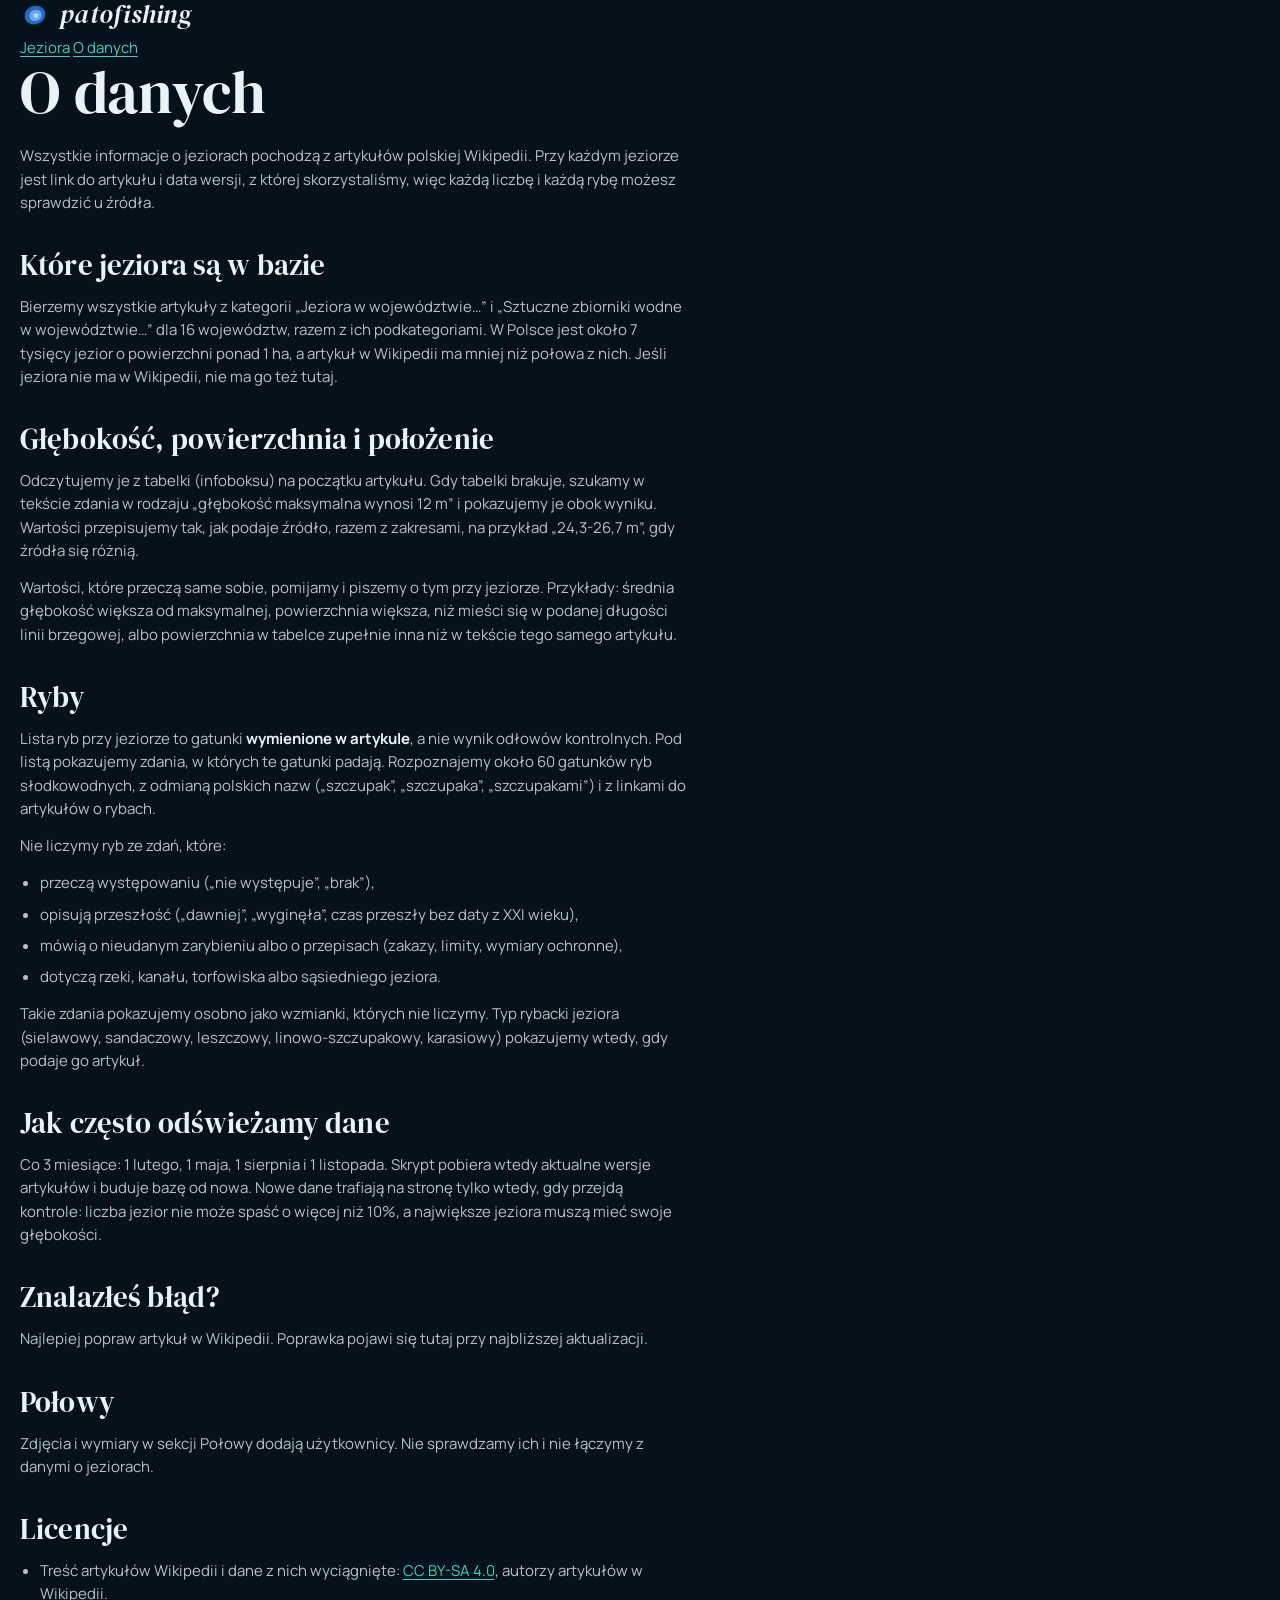
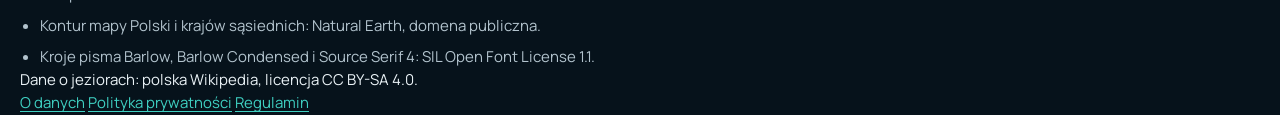
==== site/o-danych.html @ 3c213068 "Strona patofishing: dane o jeziorach, połowy, przebudowa wyglądu w toku Co-Authored-By: Claude Opus " ====
<!doctype html>
<html lang="pl">
<head>
<meta charset="utf-8">
<meta name="viewport" content="width=device-width, initial-scale=1, viewport-fit=cover">
<title>O danych · patofishing</title>
<meta name="description" content="Skąd pochodzą dane o głębokości i rybach w jeziorach na stronie patofishing, jak je sprawdzamy i jak często są odświeżane.">
<link rel="icon" href="favicon.svg" type="image/svg+xml">
<link rel="icon" href="favicon-32.png" sizes="32x32" type="image/png">
<link rel="apple-touch-icon" href="apple-touch-icon.png">
<link rel="stylesheet" href="assets/style.css">
</head>
<body>
<header class="site-header">
  <div class="wrap">
    <a class="brand" href="./" aria-label="patofishing, strona główna">
      <svg viewBox="0 0 32 32" aria-hidden="true"><path d="M5 17c0-6 5-11 12-11 6 0 10 4 10 9 0 6-5 11-12 11C9 26 5 22 5 17z" fill="var(--d2)"/><path d="M10 17c0-3.5 3-6.5 7-6.5 3.5 0 6 2.4 6 5.3 0 3.6-3 6.7-7 6.7-3.5 0-6-2.3-6-5.5z" fill="var(--d4)"/><path d="M14.5 16.8c0-1.4 1.2-2.6 2.8-2.6 1.4 0 2.4 1 2.4 2.2 0 1.5-1.2 2.7-2.8 2.7-1.4 0-2.4-1-2.4-2.3z" fill="var(--d5)"/></svg>
      <span>patofishing</span>
    </a>
    <nav class="site-nav" aria-label="Główne">
      <a href="./">Jeziora</a>
      <a href="o-danych.html" aria-current="page">O danych</a>
    </nav>
  </div>
</header>
<main class="page">
  <div class="wrap">
    <article class="prose">
      <h1>O danych</h1>
      <p>Wszystkie informacje o jeziorach pochodzą z artykułów polskiej Wikipedii. Przy każdym jeziorze jest link do artykułu i data wersji, z której skorzystaliśmy, więc każdą liczbę i każdą rybę możesz sprawdzić u źródła.</p>

      <h2>Które jeziora są w bazie</h2>
      <p>Bierzemy wszystkie artykuły z kategorii „Jeziora w województwie…” i „Sztuczne zbiorniki wodne w województwie…” dla 16 województw, razem z ich podkategoriami. W Polsce jest około 7 tysięcy jezior o powierzchni ponad 1 ha, a artykuł w Wikipedii ma mniej niż połowa z nich. Jeśli jeziora nie ma w Wikipedii, nie ma go też tutaj.</p>

      <h2>Głębokość, powierzchnia i położenie</h2>
      <p>Odczytujemy je z tabelki (infoboksu) na początku artykułu. Gdy tabelki brakuje, szukamy w tekście zdania w rodzaju „głębokość maksymalna wynosi 12 m” i pokazujemy je obok wyniku. Wartości przepisujemy tak, jak podaje źródło, razem z zakresami, na przykład „24,3-26,7 m”, gdy źródła się różnią.</p>
      <p>Wartości, które przeczą same sobie, pomijamy i piszemy o tym przy jeziorze. Przykłady: średnia głębokość większa od maksymalnej, powierzchnia większa, niż mieści się w podanej długości linii brzegowej, albo powierzchnia w tabelce zupełnie inna niż w tekście tego samego artykułu.</p>

      <h2>Ryby</h2>
      <p>Lista ryb przy jeziorze to gatunki <strong>wymienione w artykule</strong>, a nie wynik odłowów kontrolnych. Pod listą pokazujemy zdania, w których te gatunki padają. Rozpoznajemy około 60 gatunków ryb słodkowodnych, z odmianą polskich nazw („szczupak”, „szczupaka”, „szczupakami”) i z linkami do artykułów o rybach.</p>
      <p>Nie liczymy ryb ze zdań, które:</p>
      <ul>
        <li>przeczą występowaniu („nie występuje”, „brak”),</li>
        <li>opisują przeszłość („dawniej”, „wyginęła”, czas przeszły bez daty z XXI wieku),</li>
        <li>mówią o nieudanym zarybieniu albo o przepisach (zakazy, limity, wymiary ochronne),</li>
        <li>dotyczą rzeki, kanału, torfowiska albo sąsiedniego jeziora.</li>
      </ul>
      <p>Takie zdania pokazujemy osobno jako wzmianki, których nie liczymy. Typ rybacki jeziora (sielawowy, sandaczowy, leszczowy, linowo-szczupakowy, karasiowy) pokazujemy wtedy, gdy podaje go artykuł.</p>

      <h2>Jak często odświeżamy dane</h2>
      <p>Co 3 miesiące: 1 lutego, 1 maja, 1 sierpnia i 1 listopada. Skrypt pobiera wtedy aktualne wersje artykułów i buduje bazę od nowa. Nowe dane trafiają na stronę tylko wtedy, gdy przejdą kontrole: liczba jezior nie może spaść o więcej niż 10%, a największe jeziora muszą mieć swoje głębokości.</p>

      <h2>Znalazłeś błąd?</h2>
      <p>Najlepiej popraw artykuł w Wikipedii. Poprawka pojawi się tutaj przy najbliższej aktualizacji.</p>

      <h2>Połowy</h2>
      <p>Zdjęcia i wymiary w sekcji Połowy dodają użytkownicy. Nie sprawdzamy ich i nie łączymy z danymi o jeziorach.</p>

      <h2>Licencje</h2>
      <ul>
        <li>Treść artykułów Wikipedii i dane z nich wyciągnięte: <a href="https://creativecommons.org/licenses/by-sa/4.0/deed.pl" target="_blank" rel="noopener">CC BY-SA 4.0</a>, autorzy artykułów w Wikipedii.</li>
        <li>Kontur mapy Polski i krajów sąsiednich: Natural Earth, domena publiczna.</li>
        <li>Kroje pisma Barlow, Barlow Condensed i Source Serif 4: SIL Open Font License 1.1.</li>
      </ul>
    </article>
  </div>
</main>
<footer class="site-footer">
  <div class="wrap">
    <p>Dane o jeziorach: polska Wikipedia, licencja CC BY-SA 4.0.</p>
    <nav aria-label="Informacje">
      <a href="o-danych.html">O danych</a>
      <a href="polityka-prywatnosci.html">Polityka prywatności</a>
      <a href="regulamin.html">Regulamin</a>
    </nav>
  </div>
</footer>
</body>
</html>
---- site/assets/style.css ----
/* Layout: night-lake atlas. A sticky glass navigation bar and four separate views (Start,
   Jeziora, a page per lake, Połowy). Each view opens with a dark band and puts its content on
   raised, water-toned cards. One deliberate dark visual world, so there is no light variant. */
:root {
  --bg: #06121b;
  --bg-raise: #0a1a26;
  --card: #0d2030;
  --card-2: #11283a;
  --field: #0a1b28;
  --line: rgba(160, 205, 230, 0.12);
  --line-2: rgba(160, 205, 230, 0.24);
  --ink: #eaf2f6;
  --ink-2: #b2c3cd;
  --ink-3: #8399a6;

  --aqua: #3fd0c2;
  --sky: #6fa9ff;
  --amber: #f4b545;
  --coral: #ff8361;
  --reed: #9fd36f;
  --sand: #e6d3a6;

  /* maximum depth, validated as an ordinal ramp on the map land colour */
  --d1: #184f95;
  --d2: #256abf;
  --d3: #3987e5;
  --d4: #6da7ec;
  --d5: #b7d3f6;
  --dnone: #5f7480;
  --map-sea: #071723;
  --map-land: #0d2130;
  --map-neighbour: #0a1b27;

  --f-display: "DM Serif Display", Georgia, "Times New Roman", serif;
  --f-ui: "Manrope Variable", "Manrope", system-ui, -apple-system, "Segoe UI", Roboto, sans-serif;

  --step--1: 0.8125rem;
  --step-0: 0.9375rem;
  --step-1: 1.125rem;
  --step-2: 1.5rem;
  --step-3: 2.25rem;
  --step-4: clamp(2.4rem, 5vw, 3.75rem);
  --r-sm: 8px;
  --r: 12px;
  --r-lg: 18px;
  --ease: cubic-bezier(0.2, 0.7, 0.2, 1);
  color-scheme: dark;
}

/* ---------------------------------------------------------------- fonts (self-hosted, OFL) */
@font-face { font-family: "Manrope Variable"; font-style: normal; font-weight: 200 800; font-display: swap;
  src: url("../fonts/manrope-latin-wght-normal.woff2") format("woff2-variations");
  unicode-range: U+0000-00FF, U+0131, U+0152-0153, U+02BB-02BC, U+02C6, U+02DA, U+02DC, U+0304, U+0308, U+0329, U+2000-206F, U+2074, U+20AC, U+2122, U+2191, U+2193, U+2212, U+2215, U+FEFF, U+FFFD; }
@font-face { font-family: "Manrope Variable"; font-style: normal; font-weight: 200 800; font-display: swap;
  src: url("../fonts/manrope-latin-ext-wght-normal.woff2") format("woff2-variations");
  unicode-range: U+0100-02AF, U+0304, U+0308, U+0329, U+1E00-1E9F, U+1EF2-1EFF, U+2020, U+20A0-20AB, U+20AD-20C0, U+2113, U+2C60-2C7F, U+A720-A7FF; }
@font-face { font-family: "DM Serif Display"; font-style: normal; font-weight: 400; font-display: swap;
  src: url("../fonts/dm-serif-display-latin-400-normal.woff2") format("woff2");
  unicode-range: U+0000-00FF, U+0131, U+0152-0153, U+02BB-02BC, U+02C6, U+02DA, U+02DC, U+0304, U+0308, U+0329, U+2000-206F, U+2074, U+20AC, U+2122, U+2191, U+2193, U+2212, U+2215, U+FEFF, U+FFFD; }
@font-face { font-family: "DM Serif Display"; font-style: normal; font-weight: 400; font-display: swap;
  src: url("../fonts/dm-serif-display-latin-ext-400-normal.woff2") format("woff2");
  unicode-range: U+0100-02AF, U+0304, U+0308, U+0329, U+1E00-1E9F, U+1EF2-1EFF, U+2020, U+20A0-20AB, U+20AD-20C0, U+2113, U+2C60-2C7F, U+A720-A7FF; }
@font-face { font-family: "DM Serif Display"; font-style: italic; font-weight: 400; font-display: swap;
  src: url("../fonts/dm-serif-display-latin-400-italic.woff2") format("woff2");
  unicode-range: U+0000-00FF, U+0131, U+0152-0153, U+02BB-02BC, U+02C6, U+02DA, U+02DC, U+0304, U+0308, U+0329, U+2000-206F, U+2074, U+20AC, U+2122, U+2191, U+2193, U+2212, U+2215, U+FEFF, U+FFFD; }
@font-face { font-family: "DM Serif Display"; font-style: italic; font-weight: 400; font-display: swap;
  src: url("../fonts/dm-serif-display-latin-ext-400-italic.woff2") format("woff2");
  unicode-range: U+0100-02AF, U+0304, U+0308, U+0329, U+1E00-1E9F, U+1EF2-1EFF, U+2020, U+20A0-20AB, U+20AD-20C0, U+2113, U+2C60-2C7F, U+A720-A7FF; }

/* ---------------------------------------------------------------- base */
*, *::before, *::after { box-sizing: border-box; }
[hidden] { display: none !important; }
html { -webkit-text-size-adjust: 100%; background: var(--bg); }
body {
  margin: 0;
  min-height: 100vh;
  background: var(--bg);
  color: var(--ink);
  font-family: var(--f-ui);
  font-size: var(--step-0);
  line-height: 1.55;
  -webkit-font-smoothing: antialiased;
}
body::before {
  content: "";
  position: fixed;
  inset: 0 0 auto;
  height: env(safe-area-inset-top, 0px);
  z-index: 30;
  background: var(--bg);
}
a { color: var(--aqua); text-underline-offset: 3px; text-decoration-thickness: 1px; }
a:hover { text-decoration-thickness: 2px; }
:focus-visible { outline: 2px solid var(--aqua); outline-offset: 3px; border-radius: 4px; }
h1, h2, h3 { margin: 0; font-weight: 400; line-height: 1.08; text-wrap: balance; }
h1, h2 { font-family: var(--f-display); letter-spacing: 0.005em; }
h3 { font-family: var(--f-ui); font-weight: 700; font-size: var(--step-1); letter-spacing: 0.005em; }
p { margin: 0; }
figure { margin: 0; }
ul, ol { margin: 0; padding: 0; }
.num { font-variant-numeric: tabular-nums; }
.wrap {
  max-width: 1280px;
  margin: 0 auto;
  padding-left: max(20px, env(safe-area-inset-left, 0px));
  padding-right: max(20px, env(safe-area-inset-right, 0px));
}
.visually-hidden { position: absolute !important; width: 1px; height: 1px; overflow: hidden; clip: rect(0 0 0 0); white-space: nowrap; }
.muted { color: var(--ink-2); }
.eyebrow { font-size: 0.75rem; font-weight: 700; letter-spacing: 0.14em; text-transform: uppercase; color: var(--aqua); }
.icon { width: 18px; height: 18px; flex: none; stroke: currentColor; fill: none; stroke-width: 1.8; stroke-linecap: round; stroke-linejoin: round; }

/* ---------------------------------------------------------------- navigation */
.nav {
  position: sticky;
  top: env(safe-area-inset-top, 0px);
  z-index: 20;
  background: rgba(6, 18, 27, 0.78);
  -webkit-backdrop-filter: blur(14px) saturate(140%);
  backdrop-filter: blur(14px) saturate(140%);
  border-bottom: 1px solid var(--line);
}
.nav .wrap { display: flex; align-items: center; justify-content: space-between; gap: 12px 28px; min-height: 64px; flex-wrap: wrap; }
.brand { display: inline-flex; align-items: center; gap: 10px; color: var(--ink); text-decoration: none; }
.brand svg { width: 30px; height: 30px; flex: none; }
.brand span { font-family: var(--f-display); font-style: italic; font-size: 1.6rem; line-height: 1; letter-spacing: 0.01em; }
.nav-links { display: flex; gap: 4px 22px; flex-wrap: wrap; }
.nav-links a {
  position: relative; color: var(--ink-2); text-decoration: none; font-weight: 600; font-size: 0.9rem; padding: 10px 0;
  transition: color 0.2s var(--ease);
}
.nav-links a::after {
  content: ""; position: absolute; left: 0; right: 0; bottom: 2px; height: 2px; border-radius: 2px;
  background: var(--aqua); transform: scaleX(0); transform-origin: left; transition: transform 0.3s var(--ease);
}
.nav-links a:hover { color: var(--ink); }
.nav-links a[aria-current="page"] { color: var(--ink); }
.nav-links a[aria-current="page"]::after { transform: scaleX(1); }

/* ---------------------------------------------------------------- buttons and fields */
.btn {
  display: inline-flex; align-items: center; justify-content: center; gap: 8px;
  font: inherit; font-weight: 700; font-size: 0.9rem; color: var(--ink);
  background: rgba(255, 255, 255, 0.03); border: 1px solid var(--line-2); border-radius: 10px;
  min-height: 44px; padding: 10px 18px; cursor: pointer; text-decoration: none;
  transition: background 0.2s var(--ease), border-color 0.2s var(--ease), transform 0.2s var(--ease);
}
.btn:hover { background: rgba(255, 255, 255, 0.07); border-color: rgba(160, 205, 230, 0.4); }
.btn:active { transform: translateY(1px); }
.btn:disabled { opacity: 0.55; cursor: progress; }
.btn-primary { background: var(--aqua); border-color: var(--aqua); color: #04201d; }
.btn-primary:hover { background: #63ddd1; border-color: #63ddd1; }
.btn-small { min-height: 36px; padding: 6px 12px; font-size: 0.85rem; }
.linklike { font: inherit; font-weight: 600; color: var(--aqua); background: none; border: 0; padding: 4px 0; cursor: pointer; }
.linklike:hover { text-decoration: underline; text-underline-offset: 3px; }
.linklike.danger { color: var(--coral); }

.field { display: grid; gap: 6px; min-width: 0; }
.field label, .field-label { font-size: 0.78rem; font-weight: 700; letter-spacing: 0.04em; color: var(--ink-2); }
input[type="search"], input[type="text"], input[type="date"], select, textarea {
  width: 100%; font: inherit; color: var(--ink); background: var(--field);
  border: 1px solid var(--line-2); border-radius: 10px; padding: 10px 12px; min-height: 44px;
  transition: border-color 0.2s var(--ease), box-shadow 0.2s var(--ease);
}
input::placeholder, textarea::placeholder { color: var(--ink-3); }
input:focus, select:focus, textarea:focus { outline: none; border-color: var(--aqua); box-shadow: 0 0 0 3px rgba(63, 208, 194, 0.18); }
select { appearance: none; -webkit-appearance: none; padding-right: 36px;
  background-image: linear-gradient(45deg, transparent 50%, var(--ink-2) 50%), linear-gradient(135deg, var(--ink-2) 50%, transparent 50%);
  background-position: calc(100% - 18px) 50%, calc(100% - 13px) 50%; background-size: 5px 5px; background-repeat: no-repeat; }
select option { background: var(--card); color: var(--ink); }
textarea { resize: vertical; }
input[type="file"] { font: inherit; color: var(--ink-2); max-width: 100%; }
input[type="file"]::file-selector-button {
  font: inherit; font-weight: 700; color: var(--ink); background: var(--card-2); border: 1px solid var(--line-2);
  border-radius: 8px; padding: 8px 14px; margin-right: 12px; cursor: pointer;
}
.check { display: flex; align-items: flex-start; gap: 10px; font-size: 0.88rem; color: var(--ink-2); cursor: pointer; }
.check input { width: 18px; height: 18px; accent-color: var(--aqua); margin: 2px 0 0; flex: none; }

/* ---------------------------------------------------------------- cards */
.card {
  background: linear-gradient(180deg, var(--card-2), var(--card));
  border: 1px solid var(--line);
  border-radius: var(--r-lg);
  box-shadow: inset 0 1px 0 rgba(255, 255, 255, 0.04), 0 24px 48px -32px rgba(0, 0, 0, 0.7);
  min-width: 0;
}
.card-link { transition: transform 0.25s var(--ease), border-color 0.25s var(--ease), box-shadow 0.25s var(--ease); }
.card-link:hover { transform: translateY(-3px); border-color: var(--line-2); box-shadow: inset 0 1px 0 rgba(255, 255, 255, 0.05), 0 28px 56px -30px rgba(0, 0, 0, 0.85); }
.section { padding-block: 56px 0; }
.section-head { display: flex; flex-wrap: wrap; justify-content: space-between; align-items: end; gap: 10px 20px; margin-bottom: 22px; }
.section-head h2 { font-size: var(--step-3); }
.section-head p { color: var(--ink-2); max-width: 60ch; }

/* ---------------------------------------------------------------- view transitions */
.view:not([hidden]) { animation: view-in 0.5s var(--ease) both; }
.rise > * { animation: rise 0.6s var(--ease) both; }
.rise > *:nth-child(2) { animation-delay: 0.06s; }
.rise > *:nth-child(3) { animation-delay: 0.12s; }
.rise > *:nth-child(4) { animation-delay: 0.18s; }
.rise > *:nth-child(5) { animation-delay: 0.24s; }
.rise > *:nth-child(n + 6) { animation-delay: 0.3s; }
@keyframes view-in { from { opacity: 0; } to { opacity: 1; } }
@keyframes rise { from { opacity: 0; transform: translateY(14px); } to { opacity: 1; transform: none; } }

/* ---------------------------------------------------------------- start view */
.hero { position: relative; overflow: hidden; border-bottom: 1px solid var(--line);
  background:
    radial-gradient(60% 80% at 85% 20%, rgba(57, 135, 229, 0.18), transparent 70%),
    radial-gradient(50% 60% at 10% 100%, rgba(63, 208, 194, 0.12), transparent 70%),
    linear-gradient(180deg, var(--bg-raise), var(--bg)); }
.hero .wrap { display: grid; grid-template-columns: minmax(0, 1.05fr) minmax(0, 1fr); gap: 32px 48px; align-items: center; padding-block: 56px 64px; }
.hero-copy { display: grid; gap: 18px; align-content: center; }
.hero h1 { font-size: var(--step-4); }
.hero h1 em { font-style: italic; color: var(--aqua); }
.hero-lead { font-size: 1.05rem; color: var(--ink-2); max-width: 54ch; }
.hero-map { position: relative; aspect-ratio: 1.08 / 1; max-width: 100%; border-radius: var(--r-lg); overflow: hidden; border: 1px solid var(--line); background: var(--map-sea); }
.hero-map canvas { display: block; width: 100%; height: 100%; }
.hero-map .map-caption { position: absolute; left: 14px; bottom: 12px; right: 14px; display: flex; flex-wrap: wrap; gap: 6px 14px; font-size: 0.75rem; color: var(--ink-2); pointer-events: none; }
.facts { display: flex; flex-wrap: wrap; gap: 10px 28px; padding-top: 6px; }
.fact { display: grid; gap: 0; }
.fact b { font-family: var(--f-display); font-weight: 400; font-size: 2rem; line-height: 1.1; }
.fact span { font-size: 0.8rem; color: var(--ink-2); }
.fact:nth-child(1) b { color: var(--sky); }
.fact:nth-child(2) b { color: var(--aqua); }
.fact:nth-child(3) b { color: var(--amber); }
.updated { font-size: 0.8rem; color: var(--ink-3); }

.search-box { position: relative; max-width: 560px; }
.search-box .icon { position: absolute; left: 16px; top: 50%; transform: translateY(-50%); color: var(--ink-3); width: 20px; height: 20px; pointer-events: none; }
.search-box input { min-height: 56px; padding-left: 48px; font-size: 1rem; border-radius: 12px; background: rgba(4, 14, 21, 0.75); }
.suggest { position: absolute; z-index: 10; left: 0; right: 0; top: calc(100% + 8px); list-style: none; background: var(--card-2); border: 1px solid var(--line-2); border-radius: 12px; padding: 6px; box-shadow: 0 24px 48px -16px rgba(0, 0, 0, 0.8); animation: rise 0.2s var(--ease) both; }
.suggest button { width: 100%; display: flex; justify-content: space-between; align-items: baseline; gap: 12px; text-align: left; font: inherit; color: var(--ink); background: none; border: 0; border-radius: 8px; padding: 10px 12px; cursor: pointer; }
.suggest button:hover, .suggest button[aria-selected="true"] { background: rgba(63, 208, 194, 0.1); }
.suggest .s-name { font-weight: 700; }
.suggest .s-meta { font-size: 0.8rem; color: var(--ink-3); white-space: nowrap; }
.suggest .s-all { color: var(--aqua); font-weight: 700; }

.rankings { display: grid; grid-template-columns: repeat(3, minmax(0, 1fr)); gap: 18px; }
.ranking { padding: 22px; display: grid; gap: 14px; align-content: start; position: relative; overflow: hidden; }
.ranking::before { content: ""; position: absolute; inset: 0 0 auto; height: 3px; background: var(--accent); }
.ranking::after { content: ""; position: absolute; width: 220px; height: 220px; right: -90px; top: -110px; border-radius: 50%; background: var(--accent); opacity: 0.09; filter: blur(10px); pointer-events: none; }
.ranking h3 { font-family: var(--f-display); font-weight: 400; font-size: 1.6rem; }
.ranking .eyebrow { color: var(--accent); }
.ranking ol { list-style: none; display: grid; gap: 2px; counter-reset: rank; }
.ranking li button {
  width: 100%; display: grid; grid-template-columns: 26px minmax(0, 1fr) auto; gap: 10px; align-items: baseline;
  text-align: left; font: inherit; color: var(--ink); background: none; border: 0; border-radius: 8px; padding: 8px 8px; cursor: pointer;
  transition: background 0.2s var(--ease);
}
.ranking li button:hover { background: rgba(255, 255, 255, 0.05); }
.ranking .rank { font-family: var(--f-display); color: var(--accent); font-size: 1.1rem; }
.ranking .r-name { font-weight: 600; overflow-wrap: anywhere; }
.ranking .r-value { font-weight: 700; color: var(--ink-2); white-space: nowrap; }
.ranking .more-link { justify-self: start; }

.species-grid { display: grid; grid-template-columns: repeat(4, minmax(0, 1fr)); gap: 14px; }
.species-tile {
  display: grid; gap: 4px; text-align: left; font: inherit; color: var(--ink); cursor: pointer; padding: 18px;
  border-radius: var(--r); border: 1px solid var(--line);
  background: radial-gradient(120% 120% at 100% 0%, color-mix(in srgb, var(--accent) 16%, transparent), transparent 60%), var(--card);
  transition: transform 0.25s var(--ease), border-color 0.25s var(--ease);
}
.species-tile:hover { transform: translateY(-3px); border-color: color-mix(in srgb, var(--accent) 55%, transparent); }
.species-tile .sp-name { font-family: var(--f-display); font-size: 1.45rem; line-height: 1.1; }
.species-tile .sp-latin { font-family: var(--f-display); font-style: italic; color: var(--ink-3); font-size: 0.95rem; }
.species-tile .sp-count { margin-top: 8px; font-size: 0.82rem; color: var(--ink-2); }
.species-tile .sp-count b { color: var(--accent); font-weight: 800; }

.teaser-grid { display: grid; grid-template-columns: repeat(4, minmax(0, 1fr)); gap: 14px; }
.cta-card { padding: 28px; display: flex; flex-wrap: wrap; align-items: center; justify-content: space-between; gap: 16px; background:
  radial-gradient(70% 140% at 0% 0%, rgba(244, 181, 69, 0.14), transparent 60%), linear-gradient(180deg, var(--card-2), var(--card)); }
.cta-card h3 { font-family: var(--f-display); font-weight: 400; font-size: 1.6rem; }

/* ---------------------------------------------------------------- page heads */
.page-head { border-bottom: 1px solid var(--line); background:
  radial-gradient(50% 120% at 90% 0%, rgba(111, 169, 255, 0.12), transparent 70%), linear-gradient(180deg, var(--bg-raise), var(--bg)); }
.page-head .wrap { padding-block: 40px 32px; display: grid; gap: 10px; }
.page-head h1 { font-size: var(--step-4); }
.page-head p { color: var(--ink-2); max-width: 64ch; }

/* ---------------------------------------------------------------- explorer */
.explorer .wrap { padding-block: 28px 64px; display: grid; gap: 20px; }
.filters { padding: 18px; display: grid; grid-template-columns: minmax(0, 2fr) repeat(4, minmax(0, 1fr)); gap: 14px; align-items: end; }
.filters .check { grid-column: 1 / -1; }
.result-bar { display: flex; flex-wrap: wrap; justify-content: space-between; align-items: center; gap: 10px; }
.result-count { font-weight: 700; color: var(--ink-2); }
.toggle { display: none; border: 1px solid var(--line-2); border-radius: 10px; overflow: hidden; }
.toggle button { font: inherit; font-weight: 700; font-size: 0.85rem; color: var(--ink-2); background: none; border: 0; padding: 8px 16px; min-height: 40px; cursor: pointer; }
.toggle button[aria-pressed="true"] { background: rgba(63, 208, 194, 0.14); color: var(--ink); }
.explore-grid { display: grid; grid-template-columns: minmax(0, 1fr) minmax(0, 1.1fr); gap: 20px; align-items: start; }
.lake-list { list-style: none; display: grid; gap: 10px; }
.lake-card {
  width: 100%; display: grid; grid-template-columns: minmax(0, 1fr) auto; gap: 10px 16px; align-items: center;
  text-align: left; font: inherit; color: var(--ink); cursor: pointer; padding: 16px 18px;
  background: linear-gradient(180deg, var(--card-2), var(--card)); border: 1px solid var(--line); border-radius: var(--r);
  transition: transform 0.2s var(--ease), border-color 0.2s var(--ease), background 0.2s var(--ease);
}
.lake-card:hover { transform: translateX(3px); border-color: var(--line-2); }
.lake-card .lc-name { font-family: var(--f-display); font-size: 1.4rem; line-height: 1.15; overflow-wrap: anywhere; }
.lake-card .lc-sub { font-size: 0.82rem; color: var(--ink-3); margin-top: 2px; }
.lake-card .lc-tags { grid-column: 1 / -1; display: flex; flex-wrap: wrap; gap: 6px; }
.lake-card .lc-depth { text-align: right; }
.lake-card .lc-depth b { display: block; font-family: var(--f-display); font-weight: 400; font-size: 1.5rem; line-height: 1; color: var(--ink); }
.lake-card .lc-depth span { font-size: 0.72rem; color: var(--ink-3); letter-spacing: 0.04em; }
.tag { display: inline-flex; align-items: center; gap: 6px; font-size: 0.75rem; font-weight: 700; color: var(--ink-2); padding: 4px 9px; border-radius: 6px; background: rgba(255, 255, 255, 0.05); border: 1px solid var(--line); }
.tag i { width: 7px; height: 7px; border-radius: 50%; background: var(--tag, var(--ink-3)); }
.dot { display: inline-block; width: 10px; height: 10px; border-radius: 50%; margin-right: 6px; vertical-align: 1px; }
.dot.none { background: transparent; box-shadow: inset 0 0 0 1.5px var(--dnone); }
.empty { padding: 32px 20px; display: grid; gap: 14px; justify-items: start; color: var(--ink-2); }
.map-card { position: sticky; top: calc(80px + env(safe-area-inset-top, 0px)); overflow: hidden; }
.map-tools { position: absolute; top: 12px; right: 12px; display: flex; gap: 6px; z-index: 2; }
.map-tools .btn { min-height: 38px; padding: 6px 12px; background: rgba(6, 18, 27, 0.75); -webkit-backdrop-filter: blur(8px); backdrop-filter: blur(8px); }
.canvas-box { position: relative; aspect-ratio: 1 / 1; max-height: calc(100vh - 200px); width: 100%; max-width: 100%; background: var(--map-sea); touch-action: none; cursor: grab; }
.canvas-box.dragging { cursor: grabbing; }
.canvas-box canvas { display: block; width: 100%; height: 100%; }
.tooltip {
  position: absolute; pointer-events: none; z-index: 3; background: rgba(13, 32, 48, 0.96); color: var(--ink);
  border: 1px solid var(--line-2); border-radius: 10px; padding: 8px 11px; font-size: 0.8rem; white-space: nowrap;
  box-shadow: 0 12px 24px -10px rgba(0, 0, 0, 0.8);
}
.tooltip b { font-family: var(--f-display); font-weight: 400; font-size: 1.05rem; }
.legend { display: flex; flex-wrap: wrap; align-items: center; gap: 6px 16px; padding: 14px 16px; border-top: 1px solid var(--line); font-size: 0.78rem; color: var(--ink-2); }
.legend .title { font-weight: 700; color: var(--ink); }
.legend-items { display: flex; flex-wrap: wrap; gap: 6px 14px; }
.legend-items > span { display: inline-flex; align-items: center; white-space: nowrap; }

/* ---------------------------------------------------------------- lake page */
.lake-hero { position: relative; overflow: hidden; border-bottom: 1px solid var(--line); background:
  radial-gradient(60% 120% at 100% 0%, rgba(57, 135, 229, 0.2), transparent 65%),
  radial-gradient(40% 80% at 0% 100%, rgba(63, 208, 194, 0.1), transparent 70%), linear-gradient(180deg, var(--bg-raise), var(--bg)); }
.lake-hero .wrap { display: grid; grid-template-columns: minmax(0, 1fr) 260px; gap: 24px 40px; align-items: end; padding-block: 28px 36px; }
.back { display: inline-flex; align-items: center; gap: 6px; color: var(--ink-2); text-decoration: none; font-weight: 600; font-size: 0.88rem; margin-bottom: 18px; }
.back:hover { color: var(--ink); }
.lake-hero h1 { font-size: clamp(2.6rem, 7vw, 5rem); overflow-wrap: anywhere; }
.lake-hero .lh-sub { color: var(--ink-2); font-size: 1rem; margin-top: 8px; }
.lake-hero .lh-title { color: var(--ink-3); font-size: 0.85rem; margin-top: 4px; }
.locator { aspect-ratio: 1 / 1; max-width: 100%; border-radius: var(--r-lg); overflow: hidden; border: 1px solid var(--line); background: var(--map-sea); }
.locator canvas { display: block; width: 100%; height: 100%; }
.lake-body .wrap { padding-block: 28px 64px; display: grid; gap: 18px; }
.stats { display: grid; grid-template-columns: repeat(4, minmax(0, 1fr)); gap: 14px; }
.stat {
  position: relative; overflow: hidden; padding: 18px 18px 20px; border-radius: var(--r-lg); border: 1px solid var(--line);
  background: radial-gradient(120% 100% at 100% 0%, color-mix(in srgb, var(--accent) 16%, transparent), transparent 60%), linear-gradient(180deg, var(--card-2), var(--card));
  display: grid; gap: 6px; align-content: start;
}
.stat .st-label { display: flex; align-items: center; gap: 8px; font-size: 0.75rem; font-weight: 700; letter-spacing: 0.08em; text-transform: uppercase; color: var(--ink-2); }
.stat .st-label i { width: 8px; height: 8px; border-radius: 2px; background: var(--accent); }
.stat .st-value { font-family: var(--f-display); font-size: clamp(1.7rem, 3vw, 2.4rem); line-height: 1.05; overflow-wrap: anywhere; }
.stat .st-value small { font-family: var(--f-ui); font-size: 0.9rem; color: var(--ink-2); margin-left: 4px; }
.stat .st-value.none { color: var(--ink-3); font-size: 1.3rem; }
.stat .st-note { font-size: 0.75rem; color: var(--ink-3); }
.lake-columns { display: grid; grid-template-columns: minmax(0, 1.5fr) minmax(0, 1fr); gap: 18px; align-items: start; }
.lake-columns > div { display: grid; gap: 18px; min-width: 0; }
.panel-pad { padding: 22px; display: grid; gap: 14px; }
.panel-pad > h2 { font-size: 1.7rem; }
.panel-head { display: flex; flex-wrap: wrap; align-items: baseline; justify-content: space-between; gap: 8px 14px; }
.panel-head h2 { font-size: 1.7rem; }
.gauge { display: grid; gap: 10px; }
.gauge-track { position: relative; height: 16px; border-radius: 8px; background: rgba(255, 255, 255, 0.05); border: 1px solid var(--line); overflow: hidden; }
.gauge-fill { position: absolute; inset: 0 auto 0 0; width: var(--w, 0%); border-radius: 8px; background: linear-gradient(90deg, var(--d2), var(--d4)); transform-origin: left; animation: grow 1s var(--ease) both 0.2s; }
.gauge-mean { position: absolute; top: -3px; bottom: -3px; width: 3px; left: var(--m, 0%); background: var(--amber); border-radius: 2px; }
.gauge-scale { display: flex; justify-content: space-between; gap: 10px; font-size: 0.75rem; color: var(--ink-3); }
.gauge-keys { display: flex; flex-wrap: wrap; gap: 6px 16px; font-size: 0.8rem; color: var(--ink-2); }
.gauge-keys i { display: inline-block; width: 10px; height: 10px; border-radius: 2px; margin-right: 6px; vertical-align: -1px; }
@keyframes grow { from { transform: scaleX(0); } to { transform: scaleX(1); } }
.species { list-style: none; display: grid; grid-template-columns: repeat(auto-fill, minmax(170px, 1fr)); gap: 8px; }
.species li { display: grid; gap: 2px; padding: 10px 12px; border-radius: 10px; background: rgba(255, 255, 255, 0.035); border: 1px solid var(--line); }
.species b { font-weight: 700; }
.species i { font-family: var(--f-display); color: var(--ink-3); font-size: 0.92rem; }
.ftype { display: inline-flex; align-items: center; gap: 8px; font-size: 0.8rem; font-weight: 700; color: var(--sand); padding: 5px 10px; border-radius: 6px; border: 1px solid rgba(230, 211, 166, 0.3); background: rgba(230, 211, 166, 0.07); }
details { border-top: 1px solid var(--line); padding-top: 12px; }
details summary { cursor: pointer; color: var(--ink-2); font-weight: 700; font-size: 0.88rem; list-style: none; display: flex; align-items: center; gap: 8px; }
details summary::-webkit-details-marker { display: none; }
details summary::before { content: ""; width: 7px; height: 7px; border-right: 2px solid currentColor; border-bottom: 2px solid currentColor; transform: rotate(-45deg); transition: transform 0.2s var(--ease); }
details[open] summary::before { transform: rotate(45deg); }
details[open] summary { margin-bottom: 12px; }
details > :not(summary) { animation: rise 0.35s var(--ease) both; }
.quote { margin: 0 0 10px; padding: 12px 16px; border-left: 3px solid var(--aqua); background: rgba(63, 208, 194, 0.05); border-radius: 0 10px 10px 0; display: grid; gap: 6px; }
.quote p { font-family: var(--f-display); font-style: italic; font-size: 1.05rem; line-height: 1.45; color: var(--ink); max-width: 72ch; }
.quote footer { font-size: 0.78rem; color: var(--ink-3); }
.quote.note { border-left-color: var(--ink-3); background: rgba(255, 255, 255, 0.03); }
.warn { padding: 16px 18px; border-radius: var(--r); border: 1px solid rgba(255, 131, 97, 0.35); background: rgba(255, 131, 97, 0.07); color: var(--ink); display: grid; gap: 6px; font-size: 0.9rem; }
.warn b { color: var(--coral); }
.source-links { display: flex; flex-wrap: wrap; gap: 10px; }
.source-line { font-size: 0.78rem; color: var(--ink-3); }
.coords { font-size: 0.85rem; color: var(--ink-2); }

/* ---------------------------------------------------------------- catches */
.catches .wrap.catches-wrap { padding-block: 28px 64px; display: grid; gap: 20px; }
.catch-toolbar { display: flex; flex-wrap: wrap; align-items: end; gap: 12px 18px; }
.catch-toolbar .field { min-width: 220px; }
.lake-chip { display: inline-flex; align-items: center; gap: 8px; font-size: 0.85rem; background: rgba(63, 208, 194, 0.1); border: 1px solid rgba(63, 208, 194, 0.3); border-radius: 8px; padding: 6px 10px; }
.catch-grid { list-style: none; display: grid; grid-template-columns: repeat(auto-fill, minmax(250px, 1fr)); gap: 18px; }
.catch-card { overflow: hidden; display: flex; flex-direction: column; }
.catch-photo { display: block; width: 100%; aspect-ratio: 4 / 3; object-fit: cover; background: var(--map-sea); max-width: 100%; transition: transform 0.5s var(--ease); }
.catch-card:hover .catch-photo { transform: scale(1.03); }
.photo-wrap { overflow: hidden; position: relative; }
.photo-wrap .badge { position: absolute; left: 12px; bottom: 12px; font-weight: 800; font-size: 0.95rem; color: #04201d; background: var(--amber); border-radius: 8px; padding: 4px 10px; }
.photo-missing { display: grid; place-items: center; color: var(--ink-3); font-size: 0.85rem; }
.catch-body { padding: 14px 16px 16px; display: grid; gap: 4px; }
.catch-body h3 { font-family: var(--f-display); font-weight: 400; font-size: 1.5rem; }
.catch-meta, .catch-note { font-size: 0.85rem; color: var(--ink-2); overflow-wrap: anywhere; }
.catch-actions { display: flex; flex-wrap: wrap; gap: 4px 12px; align-items: center; font-size: 0.85rem; margin-top: 6px; }
.catch-thumbs { list-style: none; display: grid; grid-template-columns: repeat(auto-fill, minmax(120px, 1fr)); gap: 10px; }
.catch-thumbs a { display: grid; gap: 6px; color: var(--ink-2); text-decoration: none; font-size: 0.8rem; }
.catch-thumb { display: block; width: 100%; aspect-ratio: 1 / 1; object-fit: cover; border-radius: 10px; background: var(--map-sea); max-width: 100%; }

dialog.sheet-dialog {
  width: min(680px, calc(100vw - 24px)); max-height: calc(100vh - 32px); padding: 0; color: var(--ink);
  background: linear-gradient(180deg, var(--card-2), var(--card)); border: 1px solid var(--line-2); border-radius: var(--r-lg);
  box-shadow: 0 40px 80px -20px rgba(0, 0, 0, 0.9);
}
dialog.sheet-dialog[open] { animation: dialog-in 0.35s var(--ease) both; }
dialog.sheet-dialog::backdrop { background: rgba(3, 10, 15, 0.7); -webkit-backdrop-filter: blur(4px); backdrop-filter: blur(4px); }
@keyframes dialog-in { from { opacity: 0; transform: translateY(18px) scale(0.98); } to { opacity: 1; transform: none; } }
.catch-form { padding: 24px; display: grid; gap: 16px; }
.catch-form .form-top { display: flex; justify-content: space-between; align-items: center; gap: 12px; }
.catch-form h2 { font-size: 2rem; }
.icon-btn { display: inline-grid; place-items: center; width: 40px; height: 40px; border-radius: 10px; border: 1px solid var(--line-2); background: none; color: var(--ink-2); cursor: pointer; }
.icon-btn:hover { color: var(--ink); background: rgba(255, 255, 255, 0.05); }
.form-grid { display: grid; gap: 14px; }
.field-row { display: grid; grid-template-columns: 1fr 1fr; gap: 14px; }
.photo-field img { max-width: 100%; max-height: 240px; width: auto; border-radius: 10px; border: 1px solid var(--line); justify-self: start; }
.hint { font-size: 0.8rem; color: var(--ink-3); }
.form-error { color: var(--coral); font-weight: 700; }
.form-actions { display: flex; flex-wrap: wrap; align-items: center; gap: 10px; }
.form-status { font-size: 0.88rem; color: var(--reed); font-weight: 700; }

/* ---------------------------------------------------------------- text pages */
.prose-wrap { padding-block: 40px 72px; }
.prose { max-width: 74ch; display: grid; gap: 14px; }
.prose h1 { font-size: var(--step-4); margin-bottom: 6px; }
.prose h2 { font-size: 1.8rem; margin-top: 22px; }
.prose p, .prose li { color: var(--ink-2); }
.prose strong { color: var(--ink); }
.prose ul, .prose ol { padding-left: 1.3em; display: grid; gap: 8px; }
.prose .todo { color: var(--ink); background: rgba(244, 181, 69, 0.1); border: 1px solid rgba(244, 181, 69, 0.35); border-radius: 10px; padding: 12px 16px; }

/* ---------------------------------------------------------------- footer */
.footer { border-top: 1px solid var(--line); background: var(--bg-raise); font-size: 0.85rem; color: var(--ink-3); margin-top: 24px; }
.footer .wrap { display: flex; flex-wrap: wrap; justify-content: space-between; gap: 14px 28px; padding-block: 28px; }
.footer p { max-width: 70ch; }
.footer nav { display: flex; flex-wrap: wrap; gap: 6px 20px; }
.footer a { color: var(--ink-2); }

/* ---------------------------------------------------------------- narrow screens */
@media (max-width: 1060px) {
  .species-grid, .teaser-grid { grid-template-columns: repeat(2, minmax(0, 1fr)); }
  .filters { grid-template-columns: repeat(2, minmax(0, 1fr)); }
  .filters .field:first-child { grid-column: 1 / -1; }
}
@media (max-width: 900px) {
  .hero .wrap { grid-template-columns: minmax(0, 1fr); padding-block: 36px 40px; }
  .rankings { grid-template-columns: minmax(0, 1fr); }
  .explore-grid { grid-template-columns: minmax(0, 1fr); }
  .toggle { display: inline-flex; }
  .explore-grid[data-mode="list"] .map-card { display: none; }
  .explore-grid[data-mode="map"] .list-col { display: none; }
  .map-card { position: relative; top: 0; }
  .lake-hero .wrap { grid-template-columns: minmax(0, 1fr); }
  .locator { max-width: 220px; }
  .stats { grid-template-columns: repeat(2, minmax(0, 1fr)); }
  .lake-columns { grid-template-columns: minmax(0, 1fr); }
}
@media (max-width: 520px) {
  .species-grid, .teaser-grid { grid-template-columns: minmax(0, 1fr); }
  .filters { grid-template-columns: minmax(0, 1fr); }
  .field-row { grid-template-columns: minmax(0, 1fr); }
  .stats { grid-template-columns: minmax(0, 1fr); }
  .nav .wrap { min-height: 56px; }
  .nav-links { gap: 4px 16px; }
  .brand span { font-size: 1.4rem; }
}
@media (prefers-reduced-motion: reduce) {
  *, *::before, *::after { animation: none !important; transition: none !important; scroll-behavior: auto !important; }
}
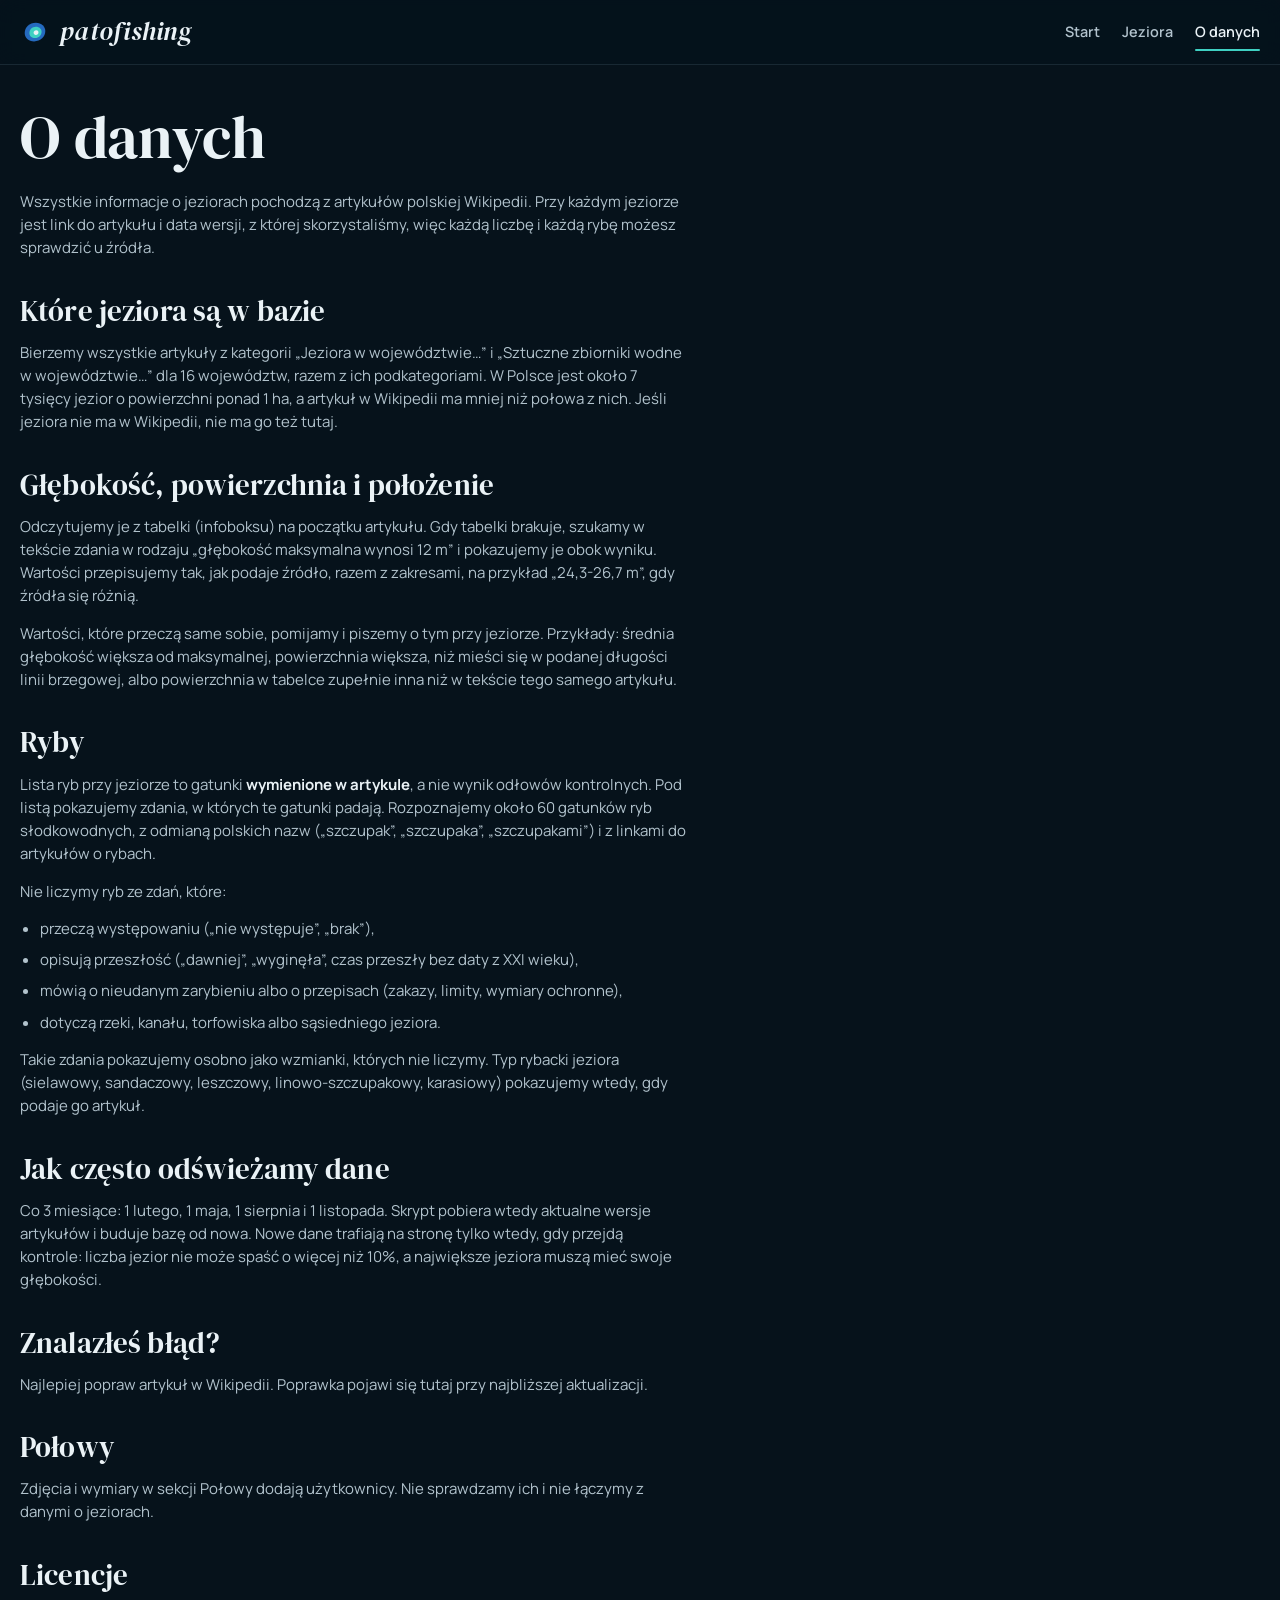
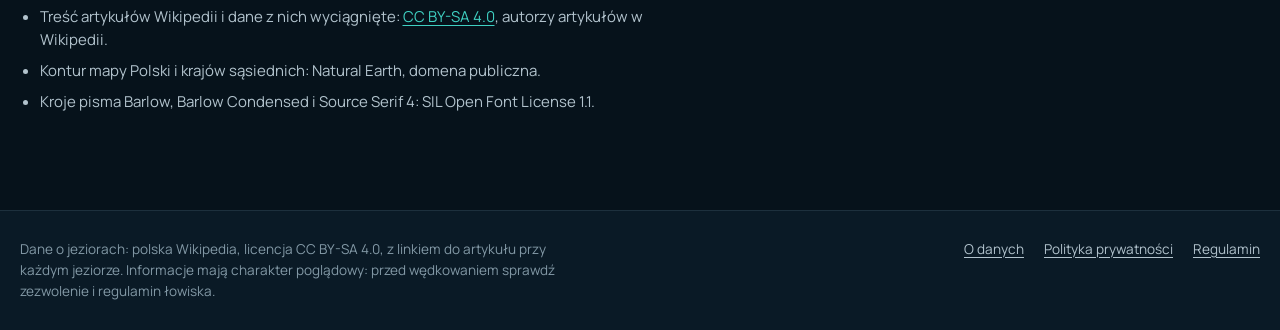
==== commit 1d316ab1: "Nowy wygląd: ciemny motyw, osobne widoki, strona jeziora, formularz połowu w oknie Co-Authored-By: C" ====
--- a/site/o-danych.html
+++ b/site/o-danych.html
@@ -8,23 +8,37 @@
 <link rel="icon" href="favicon.svg" type="image/svg+xml">
 <link rel="icon" href="favicon-32.png" sizes="32x32" type="image/png">
 <link rel="apple-touch-icon" href="apple-touch-icon.png">
+<meta name="theme-color" content="#06121b">
 <link rel="stylesheet" href="assets/style.css">
 </head>
 <body>
-<header class="site-header">
+<svg width="0" height="0" style="position:absolute" aria-hidden="true">
+  <symbol id="i-search" viewBox="0 0 24 24"><circle cx="11" cy="11" r="7"/><path d="m20 20-3.5-3.5"/></symbol>
+  <symbol id="i-back" viewBox="0 0 24 24"><path d="M15 18l-6-6 6-6"/></symbol>
+  <symbol id="i-next" viewBox="0 0 24 24"><path d="M5 12h14M13 6l6 6-6 6"/></symbol>
+  <symbol id="i-plus" viewBox="0 0 24 24"><path d="M12 5v14M5 12h14"/></symbol>
+  <symbol id="i-minus" viewBox="0 0 24 24"><path d="M5 12h14"/></symbol>
+  <symbol id="i-close" viewBox="0 0 24 24"><path d="M6 6l12 12M18 6 6 18"/></symbol>
+  <symbol id="i-out" viewBox="0 0 24 24"><path d="M14 4h6v6M20 4l-9 9M18 14v5a1 1 0 0 1-1 1H5a1 1 0 0 1-1-1V7a1 1 0 0 1 1-1h5"/></symbol>
+  <symbol id="i-camera" viewBox="0 0 24 24"><path d="M4 8h3l2-3h6l2 3h3v11H4z"/><circle cx="12" cy="13" r="3.5"/></symbol>
+  <symbol id="i-expand" viewBox="0 0 24 24"><path d="M4 9V4h5M20 9V4h-5M4 15v5h5M20 15v5h-5"/></symbol>
+</svg>
+
+<header class="nav">
   <div class="wrap">
-    <a class="brand" href="./" aria-label="patofishing, strona główna">
-      <svg viewBox="0 0 32 32" aria-hidden="true"><path d="M5 17c0-6 5-11 12-11 6 0 10 4 10 9 0 6-5 11-12 11C9 26 5 22 5 17z" fill="var(--d2)"/><path d="M10 17c0-3.5 3-6.5 7-6.5 3.5 0 6 2.4 6 5.3 0 3.6-3 6.7-7 6.7-3.5 0-6-2.3-6-5.5z" fill="var(--d4)"/><path d="M14.5 16.8c0-1.4 1.2-2.6 2.8-2.6 1.4 0 2.4 1 2.4 2.2 0 1.5-1.2 2.7-2.8 2.7-1.4 0-2.4-1-2.4-2.3z" fill="var(--d5)"/></svg>
+    <a class="brand" href="./#start" aria-label="patofishing, strona startowa">
+      <svg viewBox="0 0 32 32" aria-hidden="true"><path d="M5 17c0-6 5-11 12-11 6 0 10 4 10 9 0 6-5 11-12 11C9 26 5 22 5 17z" fill="#256abf"/><path d="M10 17c0-3.5 3-6.5 7-6.5 3.5 0 6 2.4 6 5.3 0 3.6-3 6.7-7 6.7-3.5 0-6-2.3-6-5.5z" fill="#3fd0c2"/><path d="M14.5 16.8c0-1.4 1.2-2.6 2.8-2.6 1.4 0 2.4 1 2.4 2.2 0 1.5-1.2 2.7-2.8 2.7-1.4 0-2.4-1-2.4-2.3z" fill="#eaf2f6"/></svg>
       <span>patofishing</span>
     </a>
-    <nav class="site-nav" aria-label="Główne">
-      <a href="./">Jeziora</a>
+    <nav class="nav-links" aria-label="Główne">
+      <a href="./#start" data-nav="start">Start</a>
+      <a href="./#jeziora" data-nav="jeziora">Jeziora</a>
       <a href="o-danych.html" aria-current="page">O danych</a>
     </nav>
   </div>
 </header>
-<main class="page">
-  <div class="wrap">
+<main>
+  <div class="wrap prose-wrap">
     <article class="prose">
       <h1>O danych</h1>
       <p>Wszystkie informacje o jeziorach pochodzą z artykułów polskiej Wikipedii. Przy każdym jeziorze jest link do artykułu i data wersji, z której skorzystaliśmy, więc każdą liczbę i każdą rybę możesz sprawdzić u źródła.</p>
@@ -65,9 +79,9 @@
     </article>
   </div>
 </main>
-<footer class="site-footer">
+<footer class="footer">
   <div class="wrap">
-    <p>Dane o jeziorach: polska Wikipedia, licencja CC BY-SA 4.0.</p>
+    <p>Dane o jeziorach: polska Wikipedia, licencja CC BY-SA 4.0, z linkiem do artykułu przy każdym jeziorze. Informacje mają charakter poglądowy: przed wędkowaniem sprawdź zezwolenie i regulamin łowiska.</p>
     <nav aria-label="Informacje">
       <a href="o-danych.html">O danych</a>
       <a href="polityka-prywatnosci.html">Polityka prywatności</a>
--- a/site/assets/style.css
+++ b/site/assets/style.css
@@ -464,7 +464,13 @@
   .lake-columns { grid-template-columns: minmax(0, 1fr); }
 }
 @media (max-width: 520px) {
-  .species-grid, .teaser-grid { grid-template-columns: minmax(0, 1fr); }
+  .teaser-grid { grid-template-columns: minmax(0, 1fr); }
+  .species-grid { grid-template-columns: repeat(2, minmax(0, 1fr)); gap: 10px; }
+  .species-tile { padding: 14px; }
+  .species-tile .sp-name { font-size: 1.2rem; }
+  .hero-map { aspect-ratio: auto; display: grid; }
+  .hero-map canvas { aspect-ratio: 1.08 / 1; height: auto; }
+  .hero-map .map-caption { position: static; padding: 10px 14px 12px; }
   .filters { grid-template-columns: minmax(0, 1fr); }
   .field-row { grid-template-columns: minmax(0, 1fr); }
   .stats { grid-template-columns: minmax(0, 1fr); }
